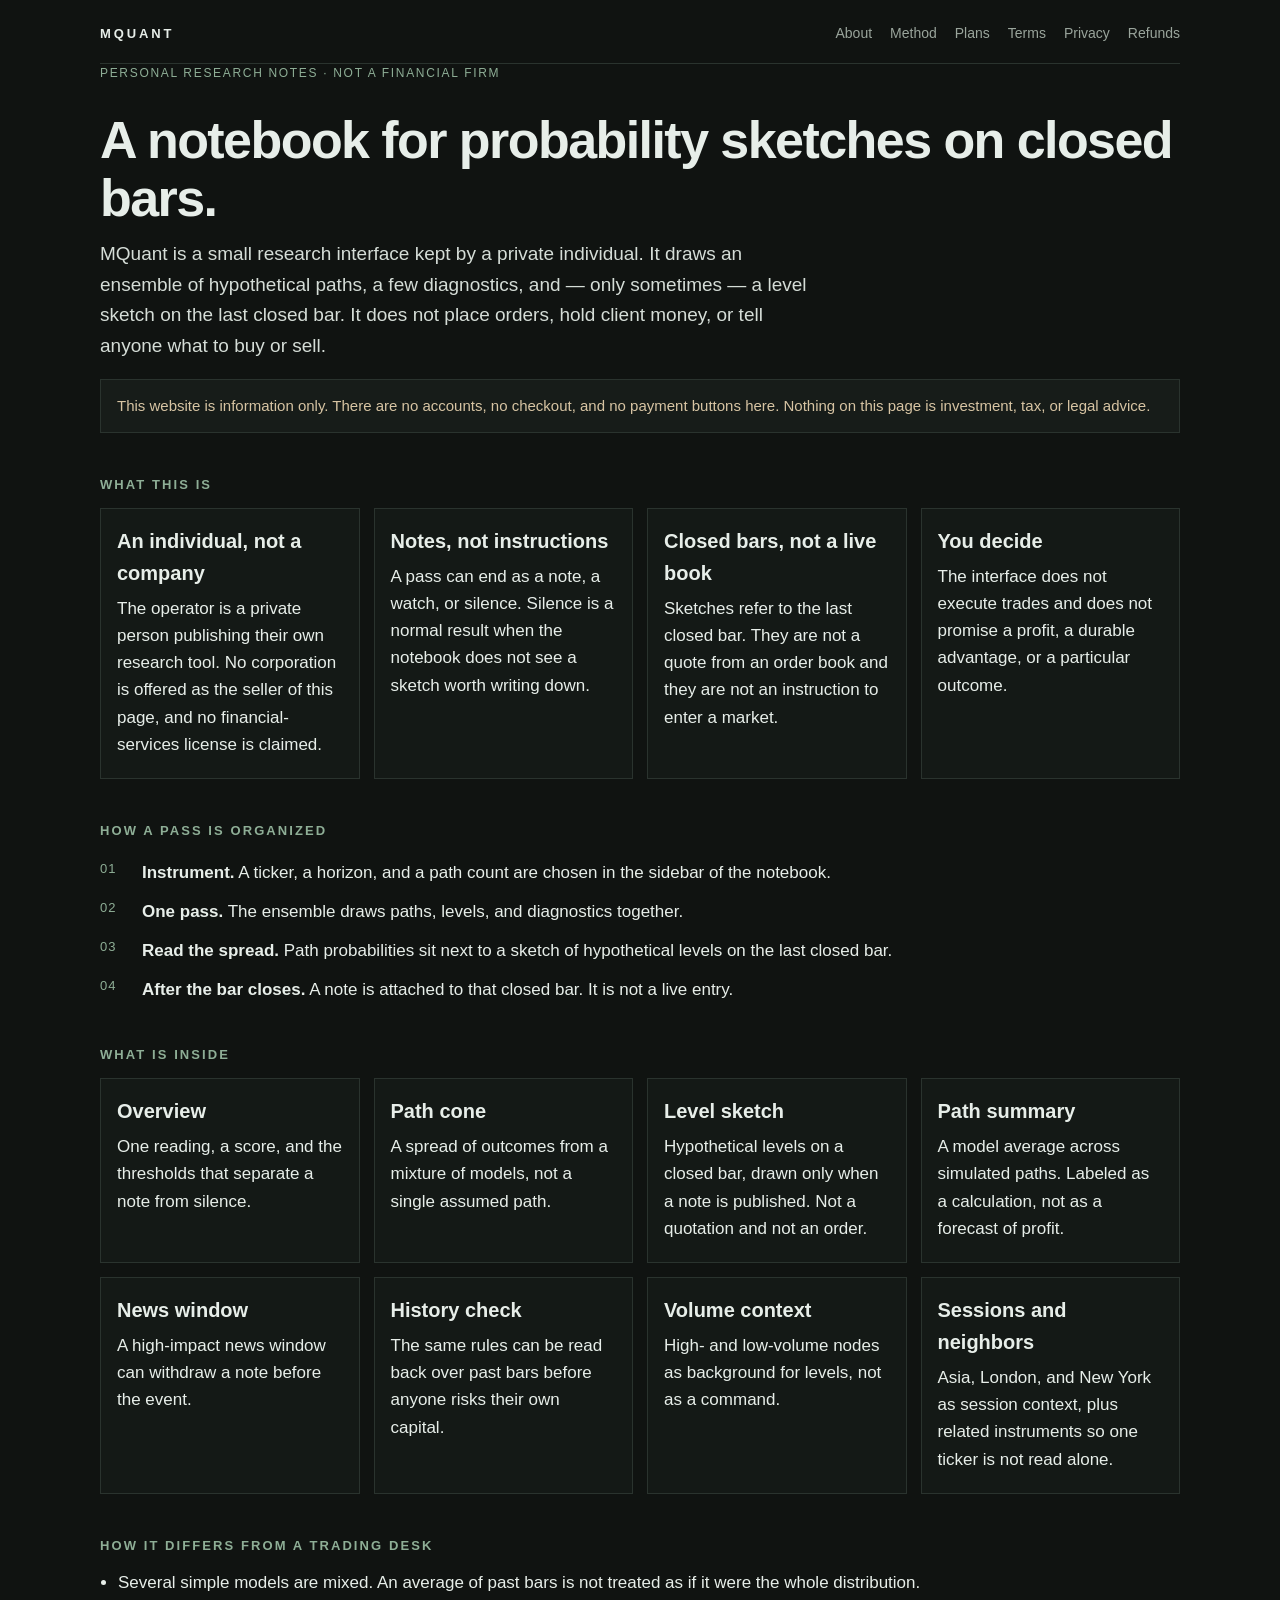
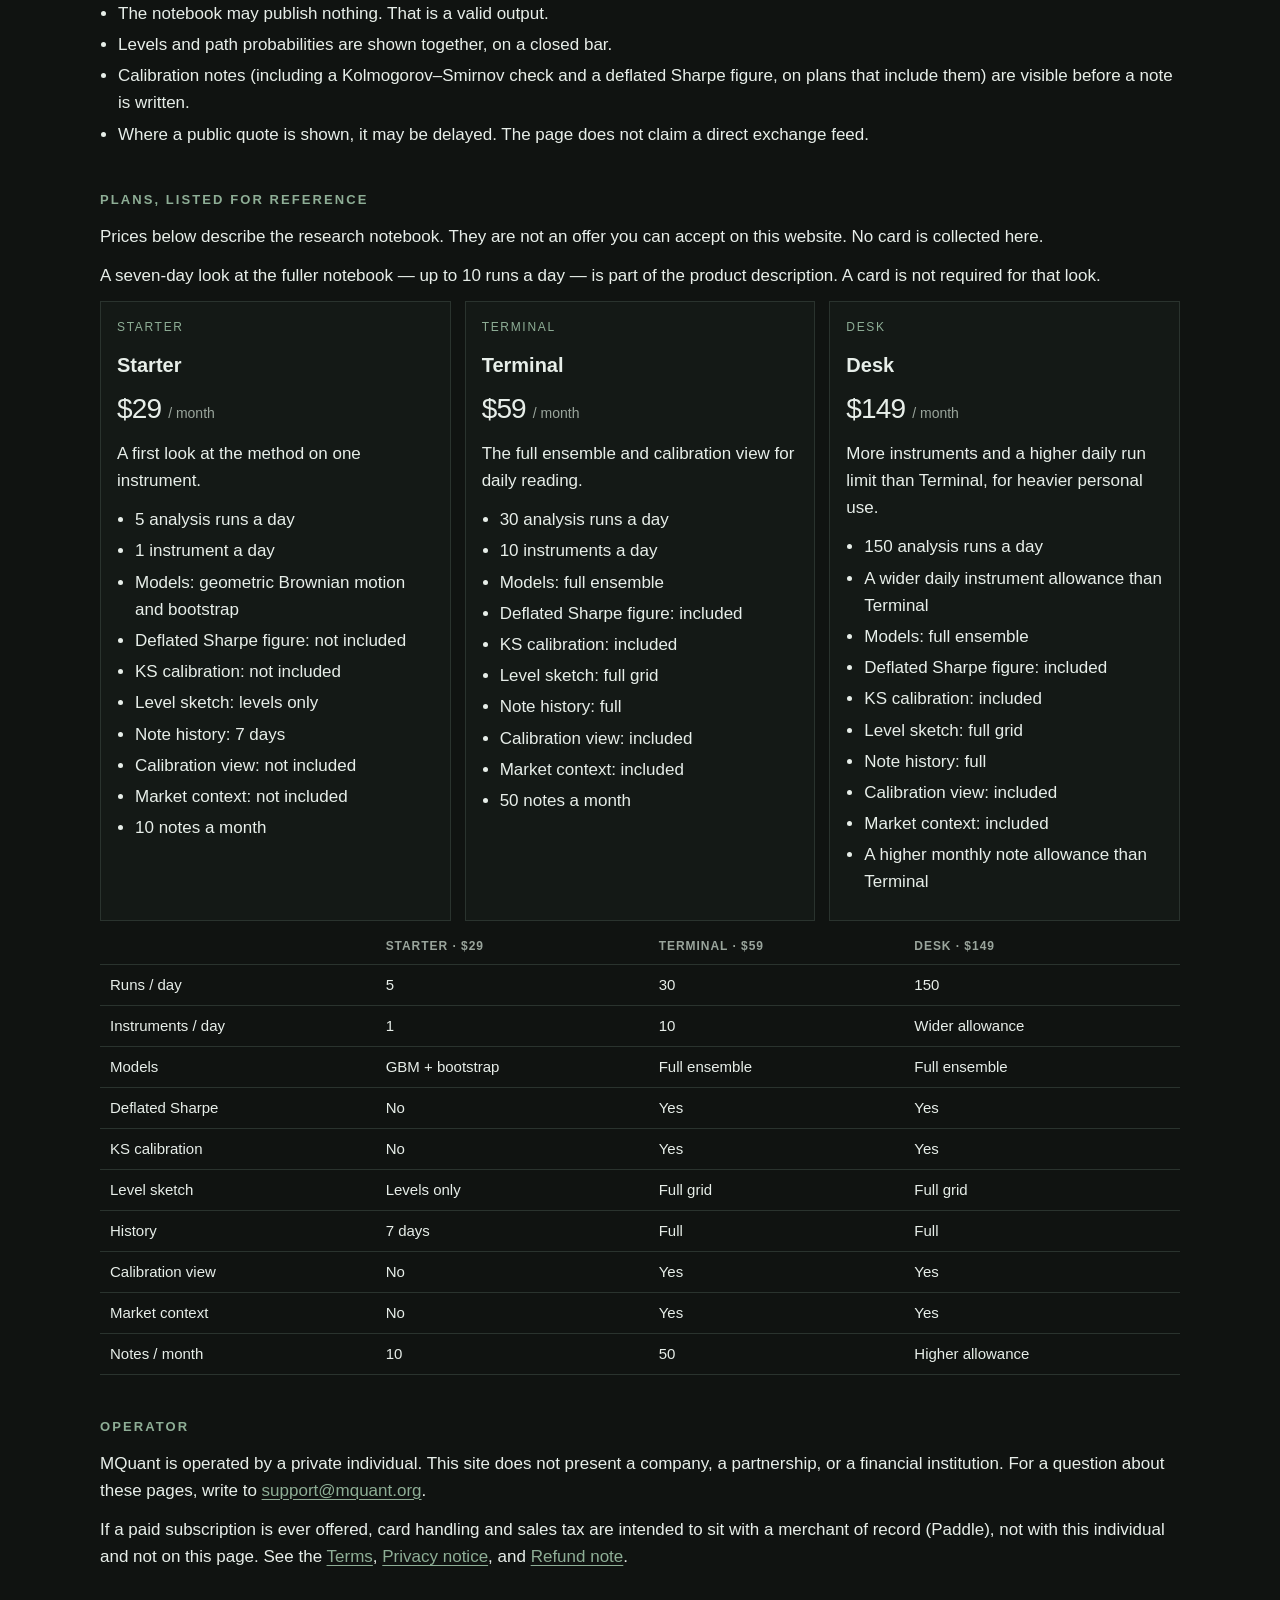
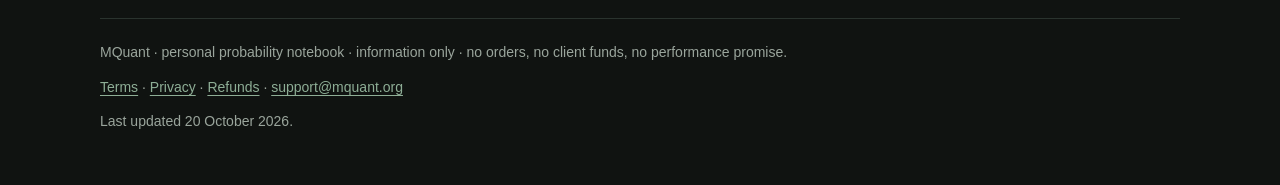
==== index.html @ 74fe3446 "Create index.html" ====
<!DOCTYPE html>
<html lang="en">
<head>
  <meta charset="utf-8">
  <meta name="viewport" content="width=device-width, initial-scale=1">
  <title>MQuant — personal probability notebook</title>
  <meta name="description" content="MQuant is a personal research notebook run by a private individual. It shows probability sketches on closed price bars. It is not a broker, fund, or advisory firm, and this page does not take payment.">
  <link rel="stylesheet" href="styles.css">
</head>
<body>
  <header>
    <a class="brand" href="index.html">MQuant</a>
    <nav>
      <a href="#about">About</a>
      <a href="#method">Method</a>
      <a href="#plans">Plans</a>
      <a href="terms.html">Terms</a>
      <a href="privacy.html">Privacy</a>
      <a href="refund.html">Refunds</a>
    </nav>
  </header>
  <main>
    <p class="tag">Personal research notes · not a financial firm</p>
    <h1>A notebook for probability sketches on closed bars.</h1>
    <p class="lede">MQuant is a small research interface kept by a private individual. It draws an ensemble of hypothetical paths, a few diagnostics, and — only sometimes — a level sketch on the last closed bar. It does not place orders, hold client money, or tell anyone what to buy or sell.</p>
    <p class="note">This website is information only. There are no accounts, no checkout, and no payment buttons here. Nothing on this page is investment, tax, or legal advice.</p>

    <h2 id="about">What this is</h2>
    <div class="grid">
      <article class="card">
        <h3>An individual, not a company</h3>
        <p>The operator is a private person publishing their own research tool. No corporation is offered as the seller of this page, and no financial-services license is claimed.</p>
      </article>
      <article class="card">
        <h3>Notes, not instructions</h3>
        <p>A pass can end as a note, a watch, or silence. Silence is a normal result when the notebook does not see a sketch worth writing down.</p>
      </article>
      <article class="card">
        <h3>Closed bars, not a live book</h3>
        <p>Sketches refer to the last closed bar. They are not a quote from an order book and they are not an instruction to enter a market.</p>
      </article>
      <article class="card">
        <h3>You decide</h3>
        <p>The interface does not execute trades and does not promise a profit, a durable advantage, or a particular outcome.</p>
      </article>
    </div>

    <h2 id="method">How a pass is organized</h2>
    <ol class="steps">
      <li><strong>Instrument.</strong> A ticker, a horizon, and a path count are chosen in the sidebar of the notebook.</li>
      <li><strong>One pass.</strong> The ensemble draws paths, levels, and diagnostics together.</li>
      <li><strong>Read the spread.</strong> Path probabilities sit next to a sketch of hypothetical levels on the last closed bar.</li>
      <li><strong>After the bar closes.</strong> A note is attached to that closed bar. It is not a live entry.</li>
    </ol>

    <h2>What is inside</h2>
    <div class="grid">
      <article class="card">
        <h3>Overview</h3>
        <p>One reading, a score, and the thresholds that separate a note from silence.</p>
      </article>
      <article class="card">
        <h3>Path cone</h3>
        <p>A spread of outcomes from a mixture of models, not a single assumed path.</p>
      </article>
      <article class="card">
        <h3>Level sketch</h3>
        <p>Hypothetical levels on a closed bar, drawn only when a note is published. Not a quotation and not an order.</p>
      </article>
      <article class="card">
        <h3>Path summary</h3>
        <p>A model average across simulated paths. Labeled as a calculation, not as a forecast of profit.</p>
      </article>
      <article class="card">
        <h3>News window</h3>
        <p>A high-impact news window can withdraw a note before the event.</p>
      </article>
      <article class="card">
        <h3>History check</h3>
        <p>The same rules can be read back over past bars before anyone risks their own capital.</p>
      </article>
      <article class="card">
        <h3>Volume context</h3>
        <p>High- and low-volume nodes as background for levels, not as a command.</p>
      </article>
      <article class="card">
        <h3>Sessions and neighbors</h3>
        <p>Asia, London, and New York as session context, plus related instruments so one ticker is not read alone.</p>
      </article>
    </div>

    <h2>How it differs from a trading desk</h2>
    <ul>
      <li>Several simple models are mixed. An average of past bars is not treated as if it were the whole distribution.</li>
      <li>The notebook may publish nothing. That is a valid output.</li>
      <li>Levels and path probabilities are shown together, on a closed bar.</li>
      <li>Calibration notes (including a Kolmogorov–Smirnov check and a deflated Sharpe figure, on plans that include them) are visible before a note is written.</li>
      <li>Where a public quote is shown, it may be delayed. The page does not claim a direct exchange feed.</li>
    </ul>

    <h2 id="plans">Plans, listed for reference</h2>
    <p>Prices below describe the research notebook. They are not an offer you can accept on this website. No card is collected here.</p>
    <p>A seven-day look at the fuller notebook — up to 10 runs a day — is part of the product description. A card is not required for that look.</p>

    <div class="grid">
      <article class="plan">
        <p class="tag">Starter</p>
        <h3>Starter</h3>
        <p class="price">$29 <span>/ month</span></p>
        <p>A first look at the method on one instrument.</p>
        <ul>
          <li>5 analysis runs a day</li>
          <li>1 instrument a day</li>
          <li>Models: geometric Brownian motion and bootstrap</li>
          <li>Deflated Sharpe figure: not included</li>
          <li>KS calibration: not included</li>
          <li>Level sketch: levels only</li>
          <li>Note history: 7 days</li>
          <li>Calibration view: not included</li>
          <li>Market context: not included</li>
          <li>10 notes a month</li>
        </ul>
      </article>
      <article class="plan">
        <p class="tag">Terminal</p>
        <h3>Terminal</h3>
        <p class="price">$59 <span>/ month</span></p>
        <p>The full ensemble and calibration view for daily reading.</p>
        <ul>
          <li>30 analysis runs a day</li>
          <li>10 instruments a day</li>
          <li>Models: full ensemble</li>
          <li>Deflated Sharpe figure: included</li>
          <li>KS calibration: included</li>
          <li>Level sketch: full grid</li>
          <li>Note history: full</li>
          <li>Calibration view: included</li>
          <li>Market context: included</li>
          <li>50 notes a month</li>
        </ul>
      </article>
      <article class="plan">
        <p class="tag">Desk</p>
        <h3>Desk</h3>
        <p class="price">$149 <span>/ month</span></p>
        <p>More instruments and a higher daily run limit than Terminal, for heavier personal use.</p>
        <ul>
          <li>150 analysis runs a day</li>
          <li>A wider daily instrument allowance than Terminal</li>
          <li>Models: full ensemble</li>
          <li>Deflated Sharpe figure: included</li>
          <li>KS calibration: included</li>
          <li>Level sketch: full grid</li>
          <li>Note history: full</li>
          <li>Calibration view: included</li>
          <li>Market context: included</li>
          <li>A higher monthly note allowance than Terminal</li>
        </ul>
      </article>
    </div>

    <table>
      <thead>
        <tr><th></th><th>Starter · $29</th><th>Terminal · $59</th><th>Desk · $149</th></tr>
      </thead>
      <tbody>
        <tr><td>Runs / day</td><td>5</td><td>30</td><td>150</td></tr>
        <tr><td>Instruments / day</td><td>1</td><td>10</td><td>Wider allowance</td></tr>
        <tr><td>Models</td><td>GBM + bootstrap</td><td>Full ensemble</td><td>Full ensemble</td></tr>
        <tr><td>Deflated Sharpe</td><td>No</td><td>Yes</td><td>Yes</td></tr>
        <tr><td>KS calibration</td><td>No</td><td>Yes</td><td>Yes</td></tr>
        <tr><td>Level sketch</td><td>Levels only</td><td>Full grid</td><td>Full grid</td></tr>
        <tr><td>History</td><td>7 days</td><td>Full</td><td>Full</td></tr>
        <tr><td>Calibration view</td><td>No</td><td>Yes</td><td>Yes</td></tr>
        <tr><td>Market context</td><td>No</td><td>Yes</td><td>Yes</td></tr>
        <tr><td>Notes / month</td><td>10</td><td>50</td><td>Higher allowance</td></tr>
      </tbody>
    </table>

    <h2>Operator</h2>
    <p>MQuant is operated by a private individual. This site does not present a company, a partnership, or a financial institution. For a question about these pages, write to <a href="mailto:support@mquant.org">support@mquant.org</a>.</p>
    <p>If a paid subscription is ever offered, card handling and sales tax are intended to sit with a merchant of record (Paddle), not with this individual and not on this page. See the <a href="terms.html">Terms</a>, <a href="privacy.html">Privacy notice</a>, and <a href="refund.html">Refund note</a>.</p>
  </main>
  <footer>
    <p>MQuant · personal probability notebook · information only · no orders, no client funds, no performance promise.</p>
    <p><a href="terms.html">Terms</a> · <a href="privacy.html">Privacy</a> · <a href="refund.html">Refunds</a> · <a href="mailto:support@mquant.org">support@mquant.org</a></p>
    <p>Last updated 20 October 2026.</p>
  </footer>
</body>
</html>
---- styles.css ----
:root {
  --bg: #101311;
  --bg-2: #171c19;
  --ink: #e7eee9;
  --muted: #9aa59c;
  --line: #2a332e;
  --accent: #8eae96;
  --warn: #d7c4a3;
  --max: 1080px;
}

* { box-sizing: border-box; }
html { scroll-behavior: smooth; }
body {
  margin: 0;
  background: var(--bg);
  color: var(--ink);
  font-family: "Segoe UI", "Source Sans 3", Helvetica, Arial, sans-serif;
  font-size: 17px;
  line-height: 1.6;
}
a { color: var(--accent); text-decoration-thickness: 1px; text-underline-offset: 3px; }
a:hover { color: #cfe0d2; }
header, main, footer { width: min(var(--max), calc(100% - 32px)); margin: 0 auto; }
header {
  display: flex;
  justify-content: space-between;
  gap: 16px;
  align-items: baseline;
  padding: 22px 0 18px;
  border-bottom: 1px solid var(--line);
}
.brand {
  letter-spacing: 0.22em;
  font-size: 13px;
  font-weight: 650;
  text-transform: uppercase;
  color: var(--ink);
  text-decoration: none;
}
nav { display: flex; flex-wrap: wrap; gap: 14px 18px; font-size: 14px; }
nav a { color: var(--muted); text-decoration: none; }
nav a:hover { color: var(--ink); }
h1 { font-size: clamp(32px, 5vw, 52px); line-height: 1.12; font-weight: 560; letter-spacing: -0.03em; margin: 28px 0 12px; }
h2 { font-size: 13px; letter-spacing: 0.16em; text-transform: uppercase; color: var(--accent); font-weight: 650; margin: 42px 0 12px; }
h3 { font-size: 20px; font-weight: 600; margin: 0 0 6px; }
p { margin: 0 0 12px; }
.lede { font-size: 19px; max-width: 68ch; color: #d5ddd7; }
.note {
  border: 1px solid var(--line);
  background: var(--bg-2);
  padding: 14px 16px;
  color: var(--warn);
  font-size: 15px;
  margin: 18px 0 8px;
}
.grid { display: grid; grid-template-columns: repeat(auto-fit, minmax(240px, 1fr)); gap: 14px; }
.card, .plan {
  border: 1px solid var(--line);
  background: #141916;
  padding: 16px 16px 8px;
}
.plan header { width: auto; border: 0; padding: 0 0 8px; display: block; }
.price { font-size: 28px; letter-spacing: -0.03em; margin: 4px 0 8px; }
.price span { font-size: 14px; color: var(--muted); letter-spacing: 0; }
.tag { color: var(--accent); font-size: 12px; letter-spacing: 0.14em; text-transform: uppercase; }
ul { margin: 8px 0 16px; padding-left: 18px; }
li { margin: 4px 0; }
.steps { counter-reset: step; list-style: none; padding: 0; }
.steps li { counter-increment: step; margin: 0 0 12px; padding-left: 42px; position: relative; }
.steps li::before {
  content: counter(step, decimal-leading-zero);
  position: absolute; left: 0; top: 0;
  color: var(--accent); font-size: 13px; letter-spacing: 0.08em;
}
table { width: 100%; border-collapse: collapse; font-size: 15px; margin: 8px 0 20px; }
th, td { text-align: left; padding: 8px 10px; border-bottom: 1px solid var(--line); vertical-align: top; }
th { color: var(--muted); font-weight: 550; font-size: 12px; letter-spacing: 0.08em; text-transform: uppercase; }
footer { border-top: 1px solid var(--line); margin-top: 48px; padding: 22px 0 40px; color: var(--muted); font-size: 14px; }
.legal h2 { margin-top: 28px; }
.legal h3 { font-size: 17px; margin: 18px 0 6px; }
@media (max-width: 640px) {
  header { flex-direction: column; align-items: flex-start; }
  th, td { padding: 8px 6px; }
}
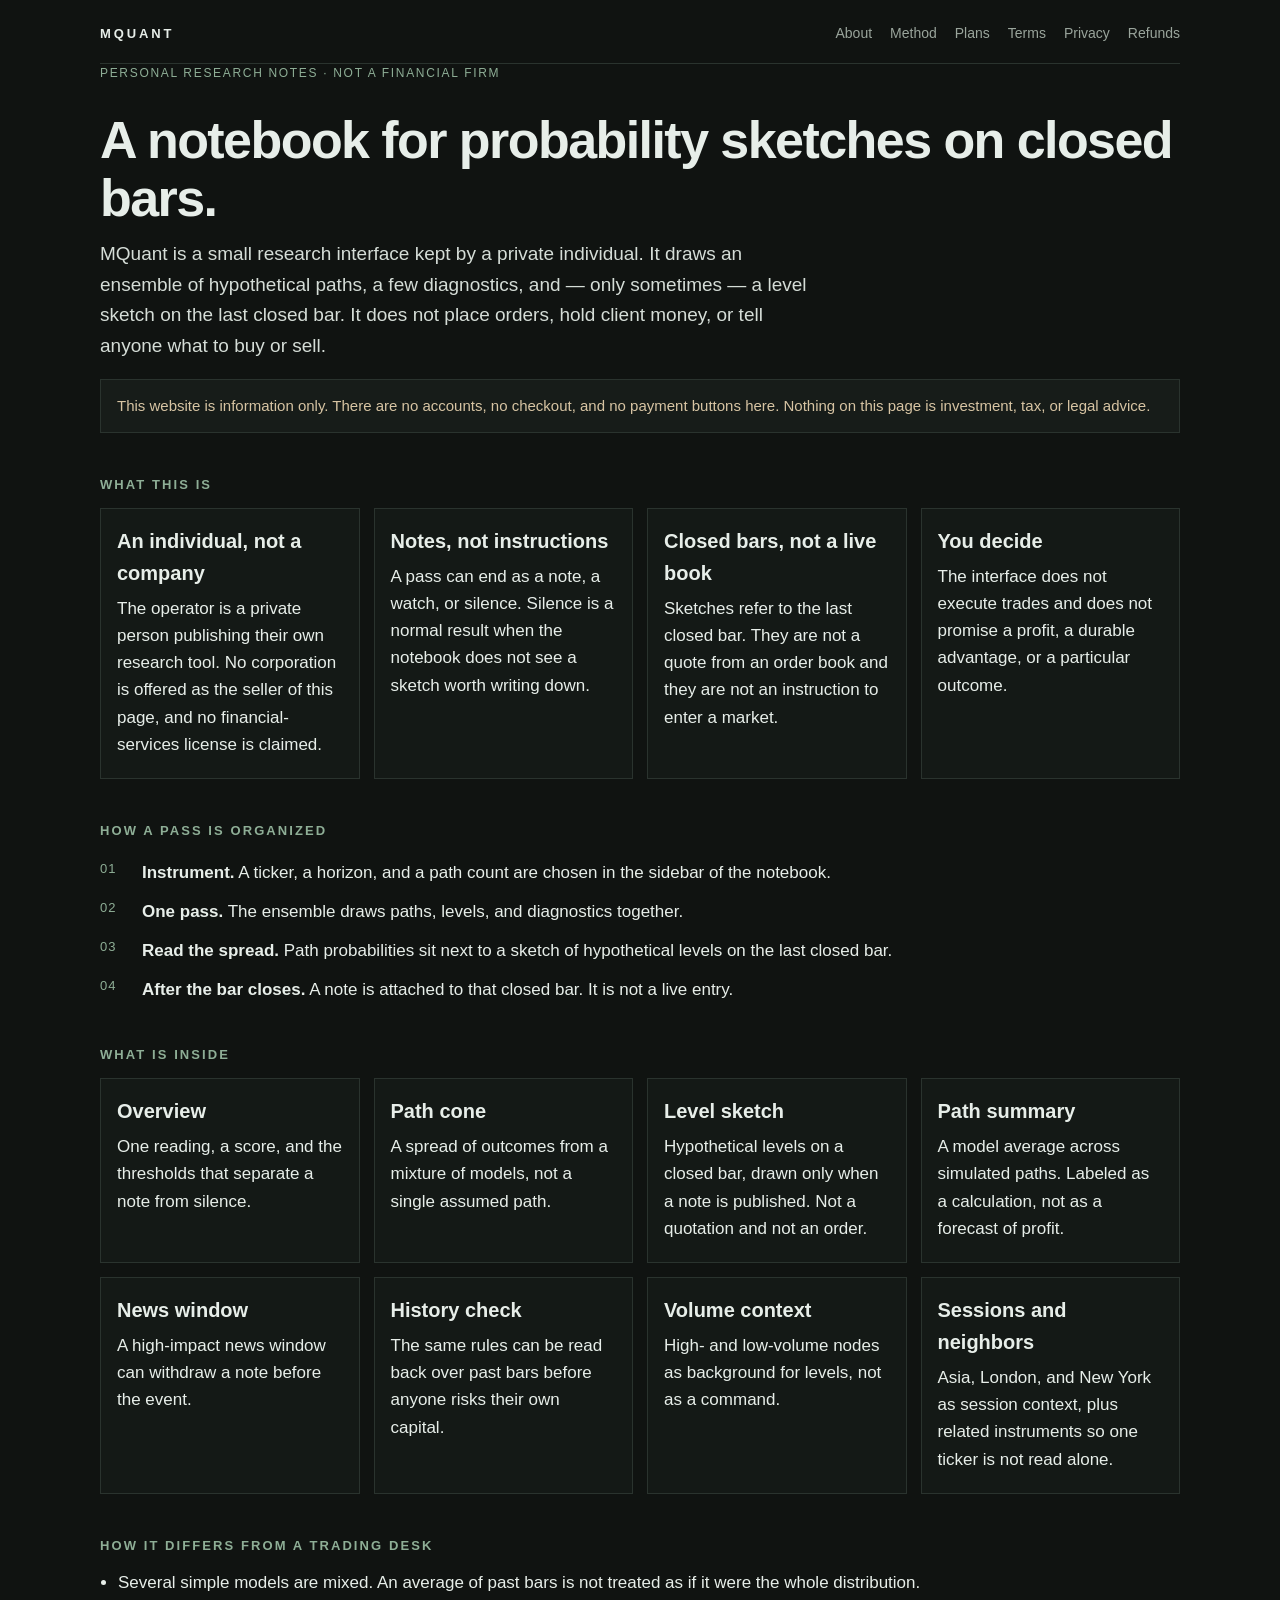
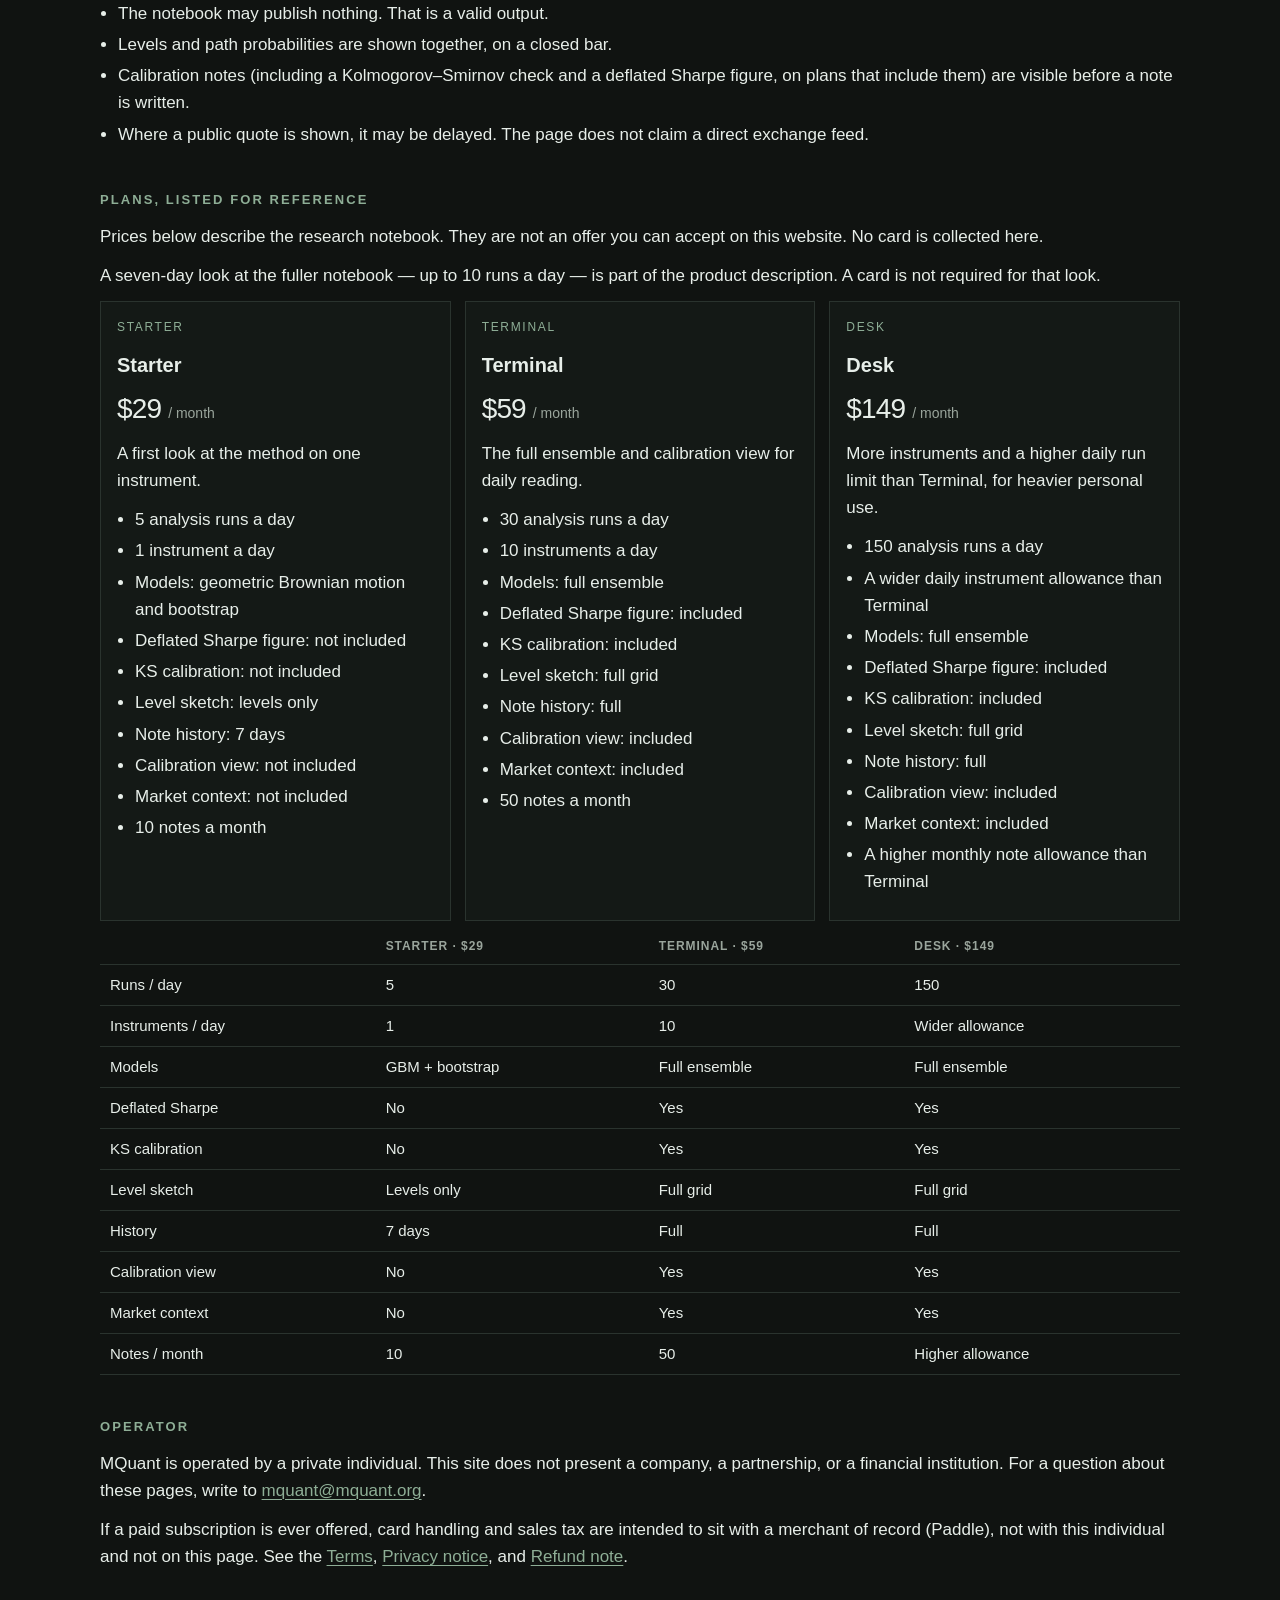
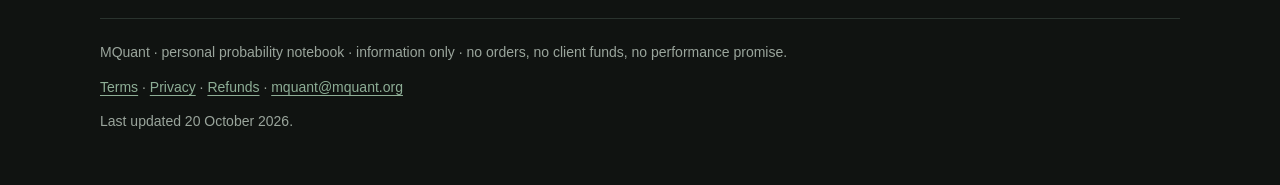
==== commit 9de08238: "Update index.html" ====
--- a/index.html
+++ b/index.html
@@ -178,12 +178,12 @@
     </table>
 
     <h2>Operator</h2>
-    <p>MQuant is operated by a private individual. This site does not present a company, a partnership, or a financial institution. For a question about these pages, write to <a href="mailto:support@mquant.org">support@mquant.org</a>.</p>
+    <p>MQuant is operated by a private individual. This site does not present a company, a partnership, or a financial institution. For a question about these pages, write to <a href="mailto:mquant@mquant.org">mquant@mquant.org</a>.</p>
     <p>If a paid subscription is ever offered, card handling and sales tax are intended to sit with a merchant of record (Paddle), not with this individual and not on this page. See the <a href="terms.html">Terms</a>, <a href="privacy.html">Privacy notice</a>, and <a href="refund.html">Refund note</a>.</p>
   </main>
   <footer>
     <p>MQuant · personal probability notebook · information only · no orders, no client funds, no performance promise.</p>
-    <p><a href="terms.html">Terms</a> · <a href="privacy.html">Privacy</a> · <a href="refund.html">Refunds</a> · <a href="mailto:support@mquant.org">support@mquant.org</a></p>
+    <p><a href="terms.html">Terms</a> · <a href="privacy.html">Privacy</a> · <a href="refund.html">Refunds</a> · <a href="mailto:mquant@mquant.org">mquant@mquant.org</a></p>
     <p>Last updated 20 October 2026.</p>
   </footer>
 </body>
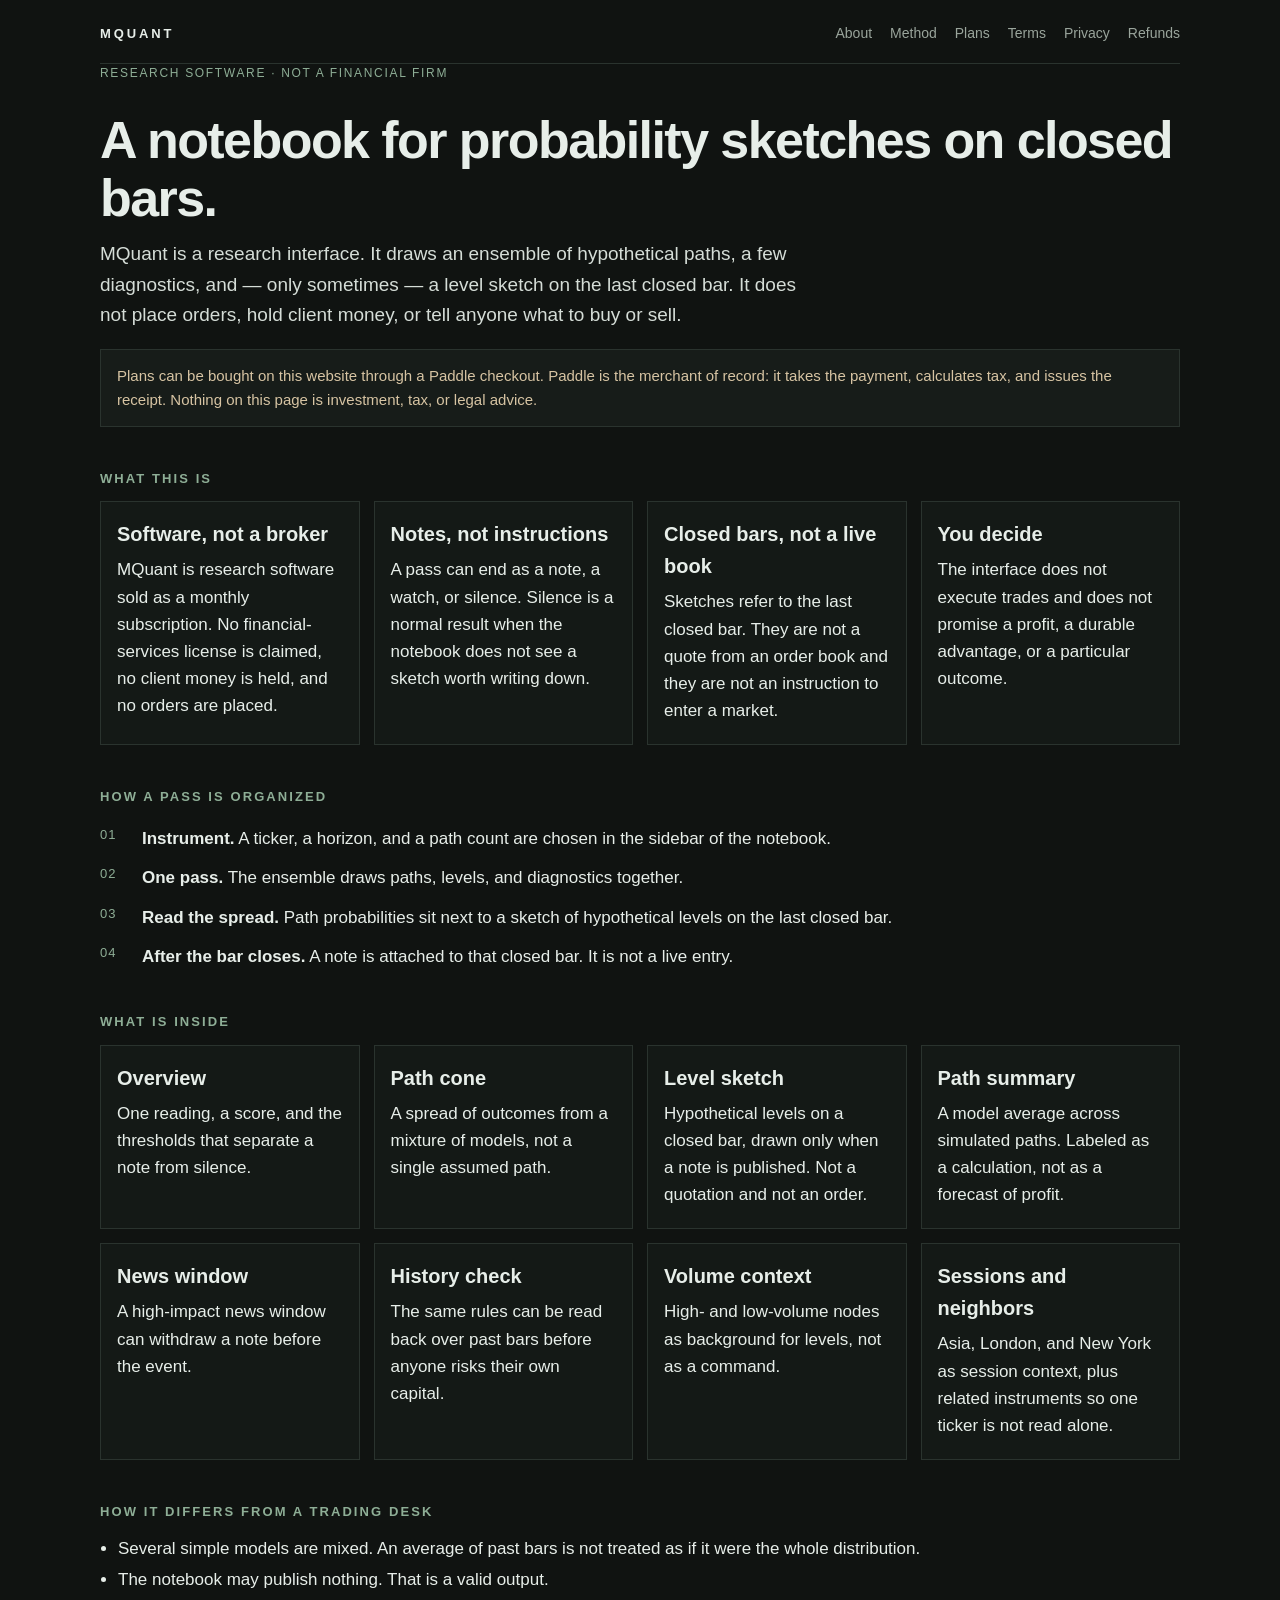
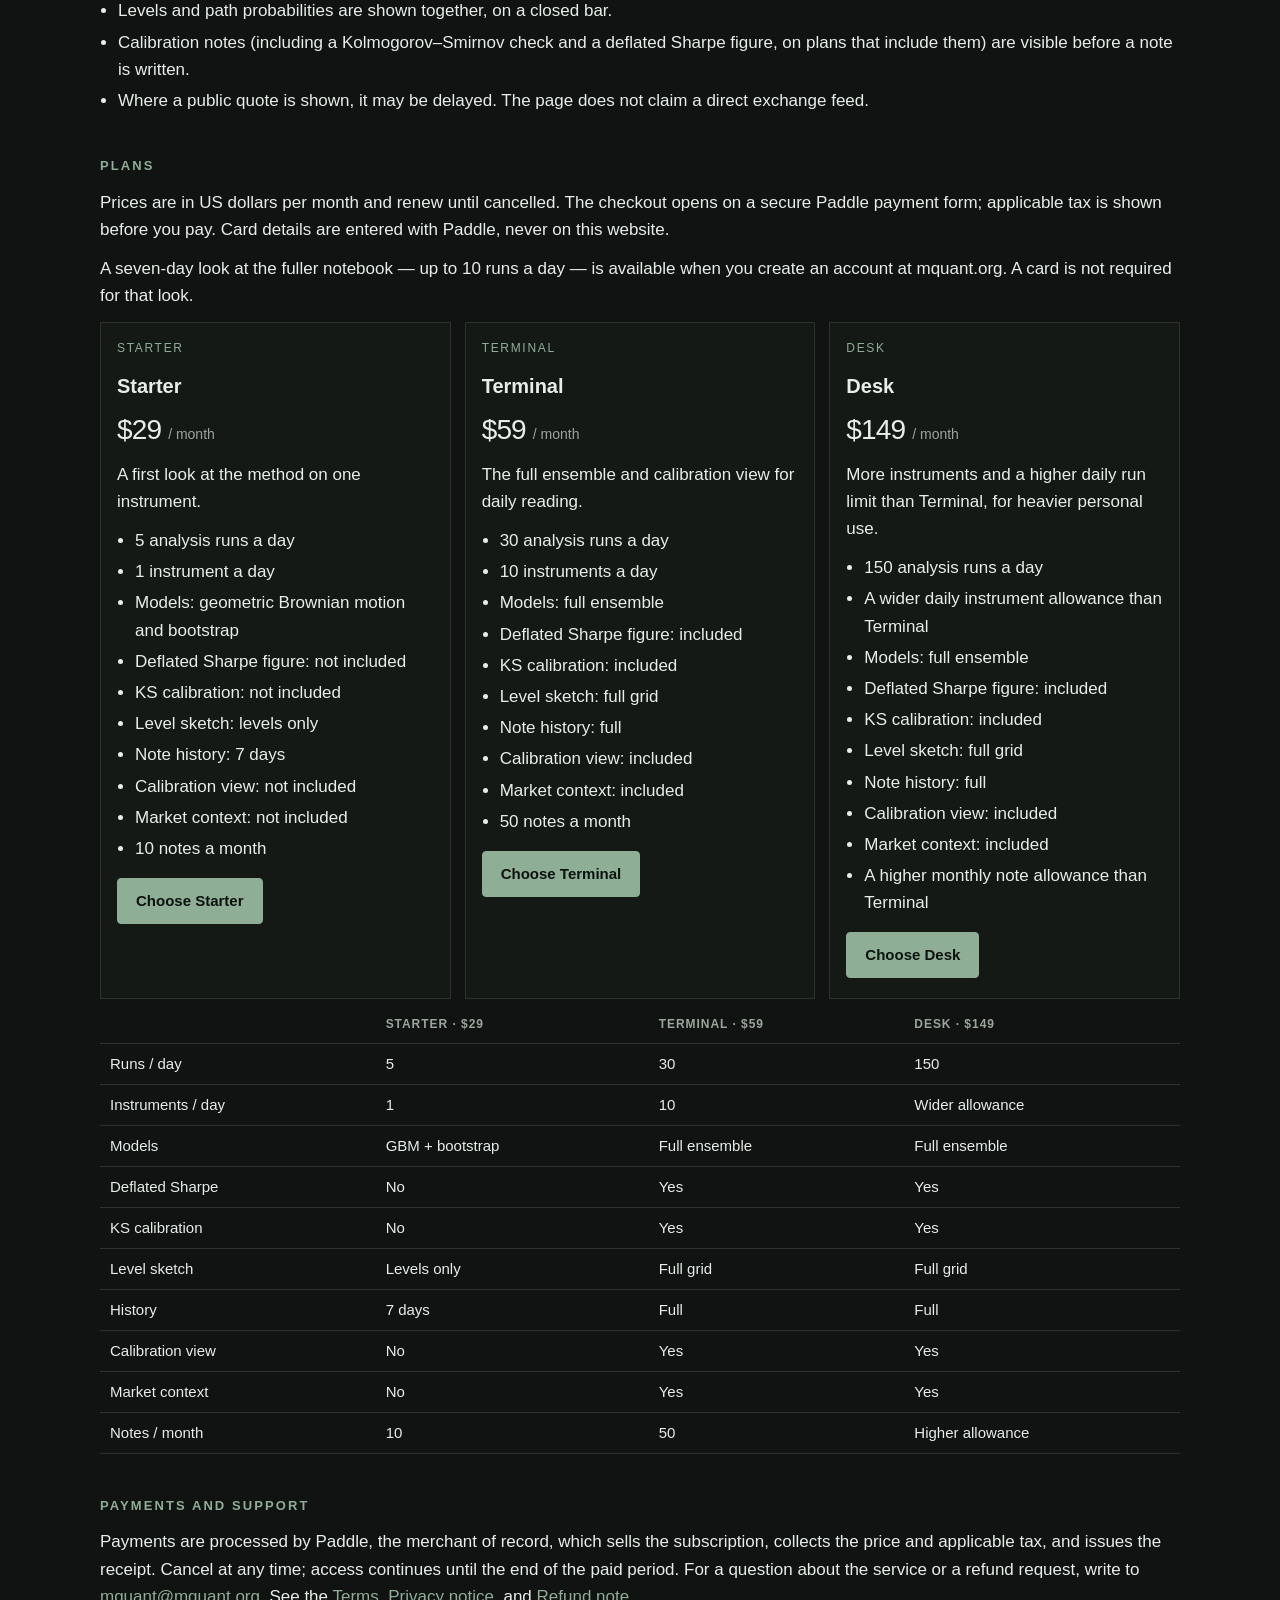
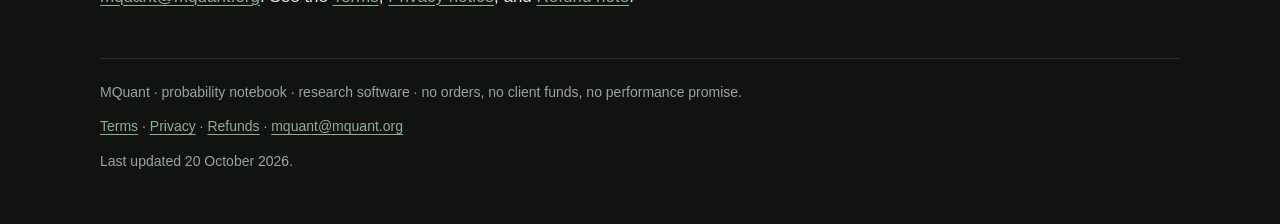
==== commit 24804665: "Update index.html" ====
--- a/index.html
+++ b/index.html
@@ -3,8 +3,8 @@
 <head>
   <meta charset="utf-8">
   <meta name="viewport" content="width=device-width, initial-scale=1">
-  <title>MQuant — personal probability notebook</title>
-  <meta name="description" content="MQuant is a personal research notebook run by a private individual. It shows probability sketches on closed price bars. It is not a broker, fund, or advisory firm, and this page does not take payment.">
+  <title>MQuant — probability notebook</title>
+  <meta name="description" content="MQuant is a research notebook sold as a monthly subscription. It shows probability sketches on closed price bars. It is not a broker, fund, or advisory firm. Payments are handled by Paddle, the merchant of record.">
   <link rel="stylesheet" href="styles.css">
 </head>
 <body>
@@ -20,16 +20,16 @@
     </nav>
   </header>
   <main>
-    <p class="tag">Personal research notes · not a financial firm</p>
+    <p class="tag">Research software · not a financial firm</p>
     <h1>A notebook for probability sketches on closed bars.</h1>
-    <p class="lede">MQuant is a small research interface kept by a private individual. It draws an ensemble of hypothetical paths, a few diagnostics, and — only sometimes — a level sketch on the last closed bar. It does not place orders, hold client money, or tell anyone what to buy or sell.</p>
-    <p class="note">This website is information only. There are no accounts, no checkout, and no payment buttons here. Nothing on this page is investment, tax, or legal advice.</p>
+    <p class="lede">MQuant is a research interface. It draws an ensemble of hypothetical paths, a few diagnostics, and — only sometimes — a level sketch on the last closed bar. It does not place orders, hold client money, or tell anyone what to buy or sell.</p>
+    <p class="note">Plans can be bought on this website through a Paddle checkout. Paddle is the merchant of record: it takes the payment, calculates tax, and issues the receipt. Nothing on this page is investment, tax, or legal advice.</p>
 
     <h2 id="about">What this is</h2>
     <div class="grid">
       <article class="card">
-        <h3>An individual, not a company</h3>
-        <p>The operator is a private person publishing their own research tool. No corporation is offered as the seller of this page, and no financial-services license is claimed.</p>
+        <h3>Software, not a broker</h3>
+        <p>MQuant is research software sold as a monthly subscription. No financial-services license is claimed, no client money is held, and no orders are placed.</p>
       </article>
       <article class="card">
         <h3>Notes, not instructions</h3>
@@ -98,9 +98,9 @@
       <li>Where a public quote is shown, it may be delayed. The page does not claim a direct exchange feed.</li>
     </ul>
 
-    <h2 id="plans">Plans, listed for reference</h2>
-    <p>Prices below describe the research notebook. They are not an offer you can accept on this website. No card is collected here.</p>
-    <p>A seven-day look at the fuller notebook — up to 10 runs a day — is part of the product description. A card is not required for that look.</p>
+    <h2 id="plans">Plans</h2>
+    <p>Prices are in US dollars per month and renew until cancelled. The checkout opens on a secure Paddle payment form; applicable tax is shown before you pay. Card details are entered with Paddle, never on this website.</p>
+    <p>A seven-day look at the fuller notebook — up to 10 runs a day — is available when you create an account at mquant.org. A card is not required for that look.</p>
 
     <div class="grid">
       <article class="plan">
@@ -120,6 +120,7 @@
           <li>Market context: not included</li>
           <li>10 notes a month</li>
         </ul>
+        <p><a class="btn" href="pay.html?plan=starter">Choose Starter</a></p>
       </article>
       <article class="plan">
         <p class="tag">Terminal</p>
@@ -138,6 +139,7 @@
           <li>Market context: included</li>
           <li>50 notes a month</li>
         </ul>
+        <p><a class="btn" href="pay.html?plan=terminal">Choose Terminal</a></p>
       </article>
       <article class="plan">
         <p class="tag">Desk</p>
@@ -156,6 +158,7 @@
           <li>Market context: included</li>
           <li>A higher monthly note allowance than Terminal</li>
         </ul>
+        <p><a class="btn" href="pay.html?plan=desk">Choose Desk</a></p>
       </article>
     </div>
 
@@ -177,12 +180,11 @@
       </tbody>
     </table>
 
-    <h2>Operator</h2>
-    <p>MQuant is operated by a private individual. This site does not present a company, a partnership, or a financial institution. For a question about these pages, write to <a href="mailto:mquant@mquant.org">mquant@mquant.org</a>.</p>
-    <p>If a paid subscription is ever offered, card handling and sales tax are intended to sit with a merchant of record (Paddle), not with this individual and not on this page. See the <a href="terms.html">Terms</a>, <a href="privacy.html">Privacy notice</a>, and <a href="refund.html">Refund note</a>.</p>
+    <h2>Payments and support</h2>
+    <p>Payments are processed by Paddle, the merchant of record, which sells the subscription, collects the price and applicable tax, and issues the receipt. Cancel at any time; access continues until the end of the paid period. For a question about the service or a refund request, write to <a href="mailto:mquant@mquant.org">mquant@mquant.org</a>. See the <a href="terms.html">Terms</a>, <a href="privacy.html">Privacy notice</a>, and <a href="refund.html">Refund note</a>.</p>
   </main>
   <footer>
-    <p>MQuant · personal probability notebook · information only · no orders, no client funds, no performance promise.</p>
+    <p>MQuant · probability notebook · research software · no orders, no client funds, no performance promise.</p>
     <p><a href="terms.html">Terms</a> · <a href="privacy.html">Privacy</a> · <a href="refund.html">Refunds</a> · <a href="mailto:mquant@mquant.org">mquant@mquant.org</a></p>
     <p>Last updated 20 October 2026.</p>
   </footer>
--- a/styles.css
+++ b/styles.css
@@ -83,3 +83,21 @@
   header { flex-direction: column; align-items: flex-start; }
   th, td { padding: 8px 6px; }
 }
+.btn {
+  display: inline-block;
+  padding: 10px 18px;
+  border: 1px solid var(--accent);
+  background: var(--accent);
+  color: #0d120f;
+  font-weight: 600;
+  font-size: 15px;
+  text-decoration: none;
+  border-radius: 4px;
+}
+.btn:hover { background: #a9c6b0; color: #0d120f; }
+.btn.secondary { background: transparent; color: var(--accent); }
+.btn.secondary:hover { background: var(--bg-2); color: #cfe0d2; }
+.pay-box { border: 1px solid var(--line); background: var(--bg-2); padding: 20px; margin: 20px 0; max-width: 560px; }
+.pay-box h2 { margin-top: 0; }
+.status { color: var(--muted); font-size: 15px; min-height: 1.6em; }
+.status.err { color: #e0a0a0; }
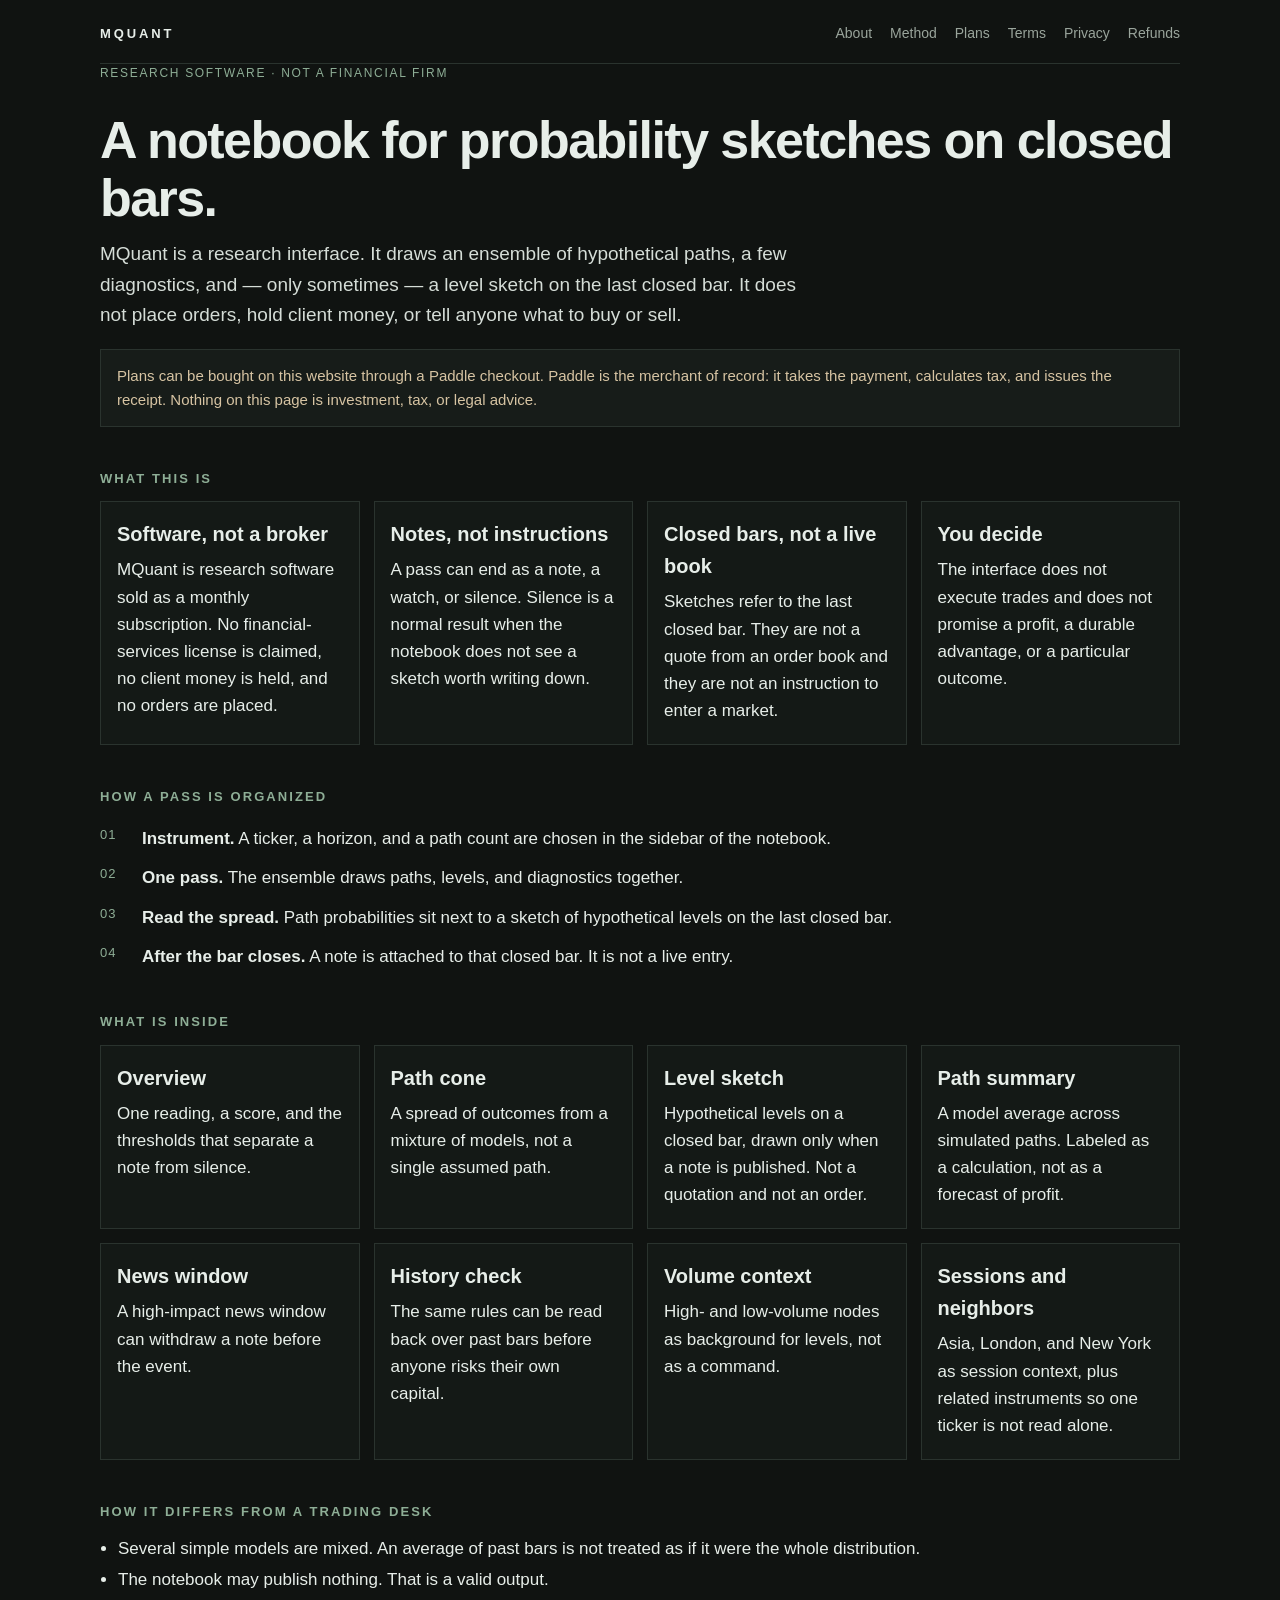
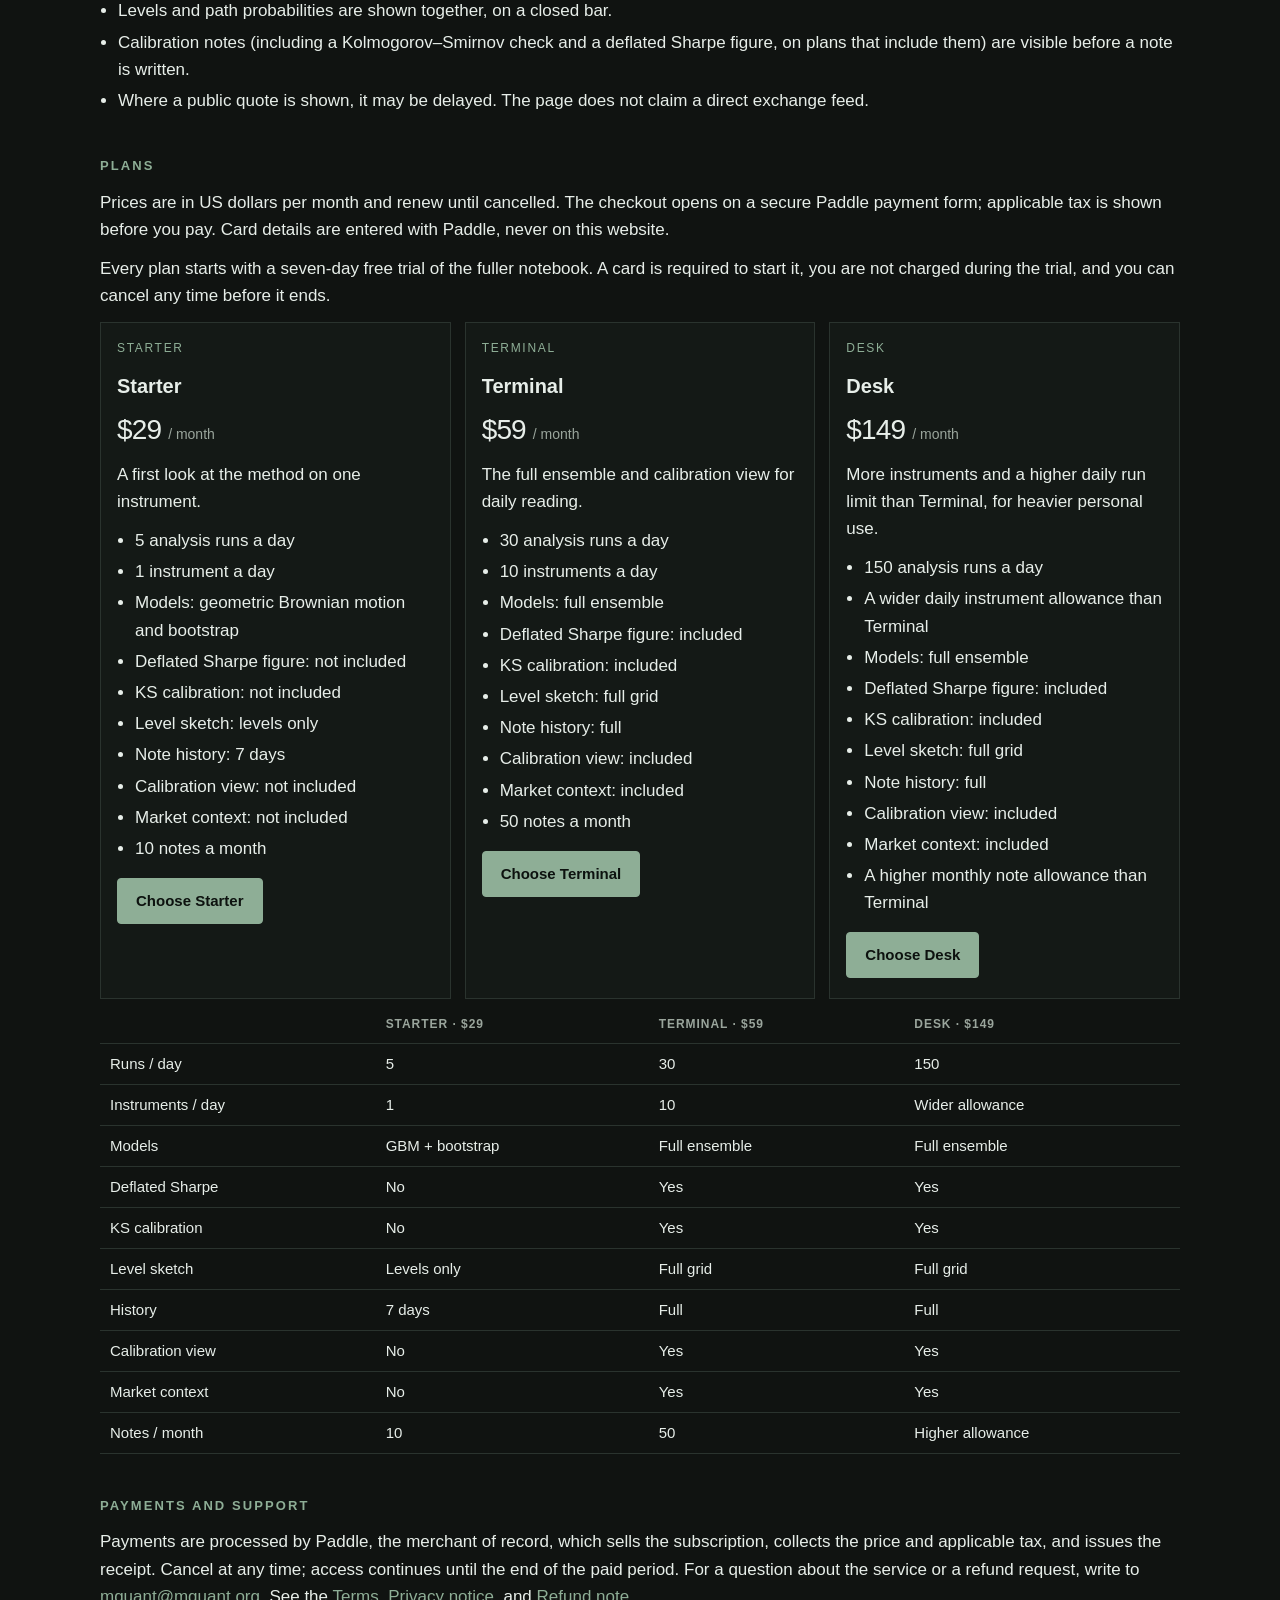
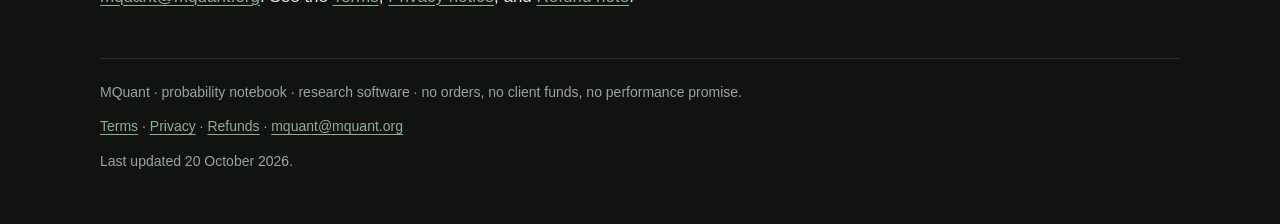
==== commit ce473681: "start: trial now requires a card" ====
--- a/index.html
+++ b/index.html
@@ -100,7 +100,7 @@
 
     <h2 id="plans">Plans</h2>
     <p>Prices are in US dollars per month and renew until cancelled. The checkout opens on a secure Paddle payment form; applicable tax is shown before you pay. Card details are entered with Paddle, never on this website.</p>
-    <p>A seven-day look at the fuller notebook — up to 10 runs a day — is available when you create an account at mquant.org. A card is not required for that look.</p>
+    <p>Every plan starts with a seven-day free trial of the fuller notebook. A card is required to start it, you are not charged during the trial, and you can cancel any time before it ends.</p>
 
     <div class="grid">
       <article class="plan">
@@ -181,11 +181,11 @@
     </table>
 
     <h2>Payments and support</h2>
-    <p>Payments are processed by Paddle, the merchant of record, which sells the subscription, collects the price and applicable tax, and issues the receipt. Cancel at any time; access continues until the end of the paid period. For a question about the service or a refund request, write to <a href="mailto:mquant@mquant.org">mquant@mquant.org</a>. See the <a href="terms.html">Terms</a>, <a href="privacy.html">Privacy notice</a>, and <a href="refund.html">Refund note</a>.</p>
+    <p>Payments are processed by Paddle, the merchant of record, which sells the subscription, collects the price and applicable tax, and issues the receipt. Cancel at any time; access continues until the end of the paid period. For a question about the service or a refund request, write to <!--email_off--><a href="mailto:mquant@mquant.org">mquant@mquant.org</a><!--/email_off-->. See the <a href="terms.html">Terms</a>, <a href="privacy.html">Privacy notice</a>, and <a href="refund.html">Refund note</a>.</p>
   </main>
   <footer>
     <p>MQuant · probability notebook · research software · no orders, no client funds, no performance promise.</p>
-    <p><a href="terms.html">Terms</a> · <a href="privacy.html">Privacy</a> · <a href="refund.html">Refunds</a> · <a href="mailto:mquant@mquant.org">mquant@mquant.org</a></p>
+    <p><a href="terms.html">Terms</a> · <a href="privacy.html">Privacy</a> · <a href="refund.html">Refunds</a> · <!--email_off--><a href="mailto:mquant@mquant.org">mquant@mquant.org</a><!--/email_off--></p>
     <p>Last updated 20 October 2026.</p>
   </footer>
 </body>
